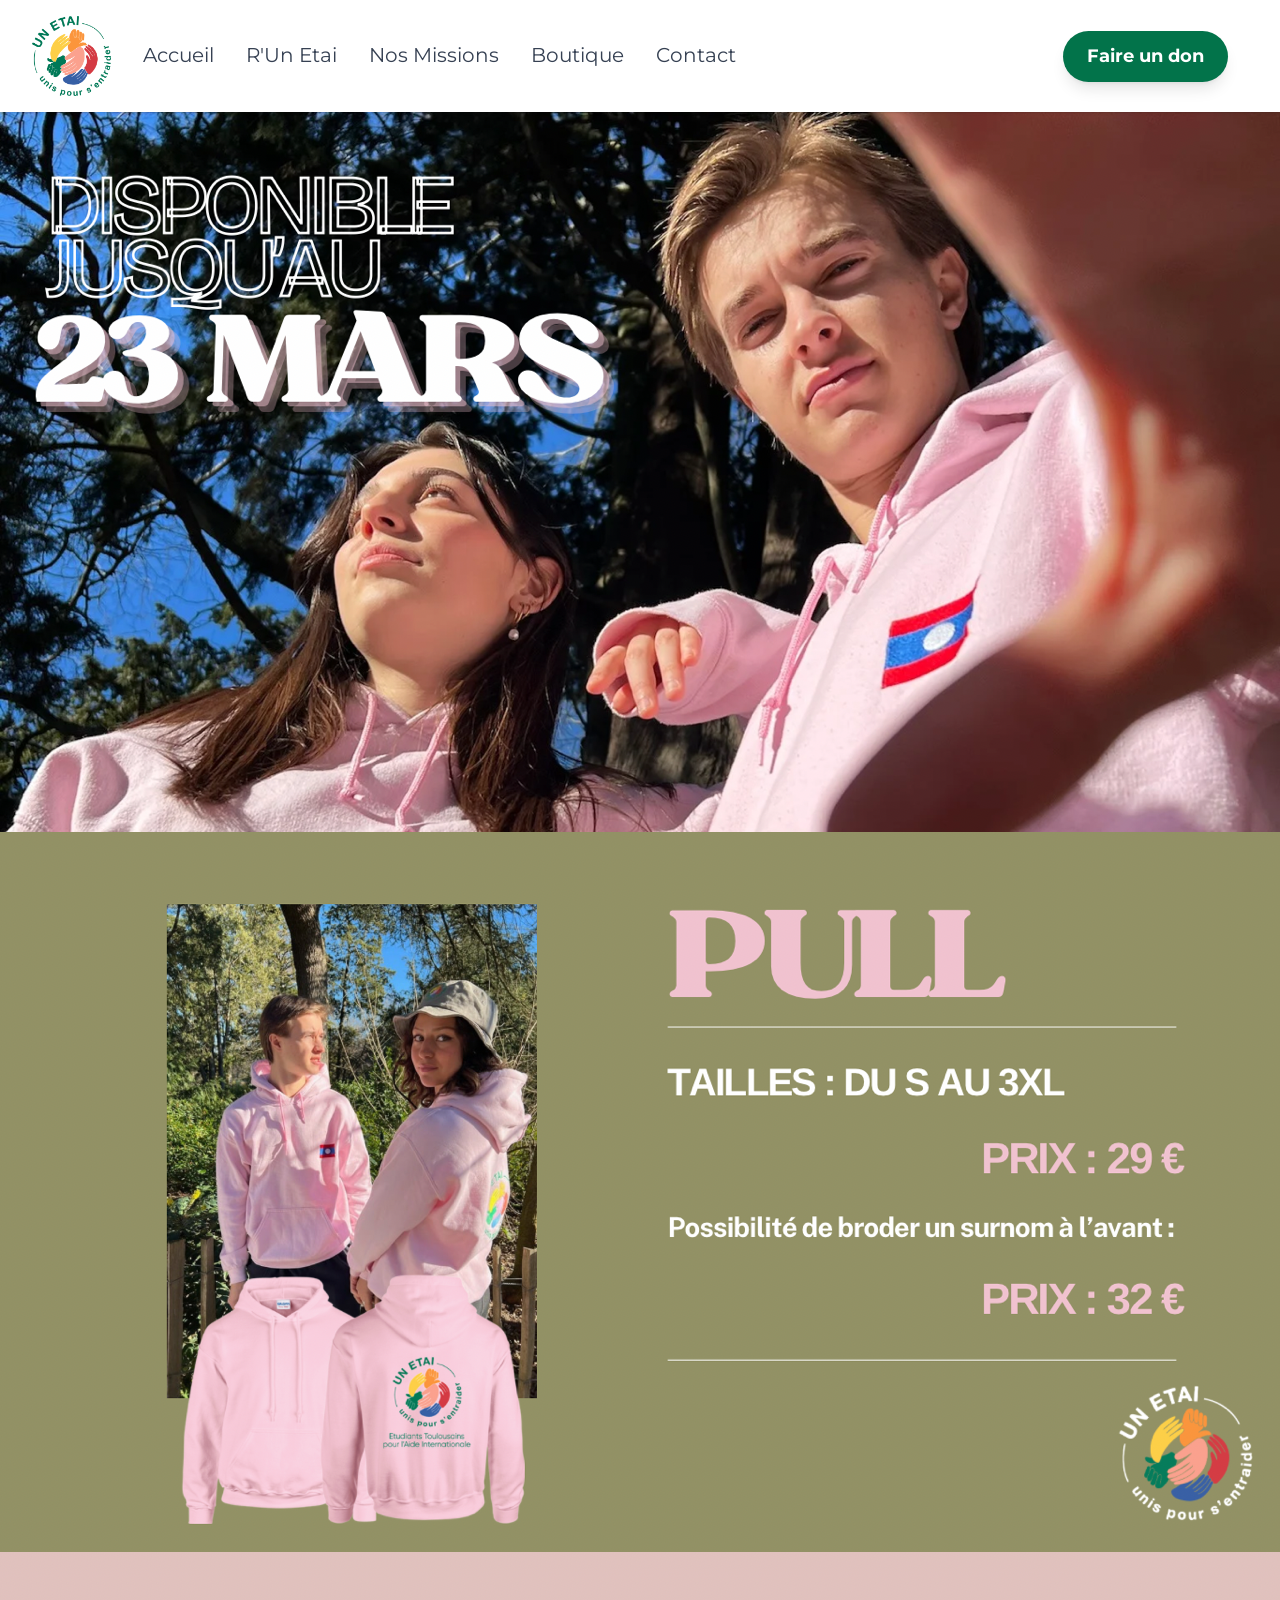
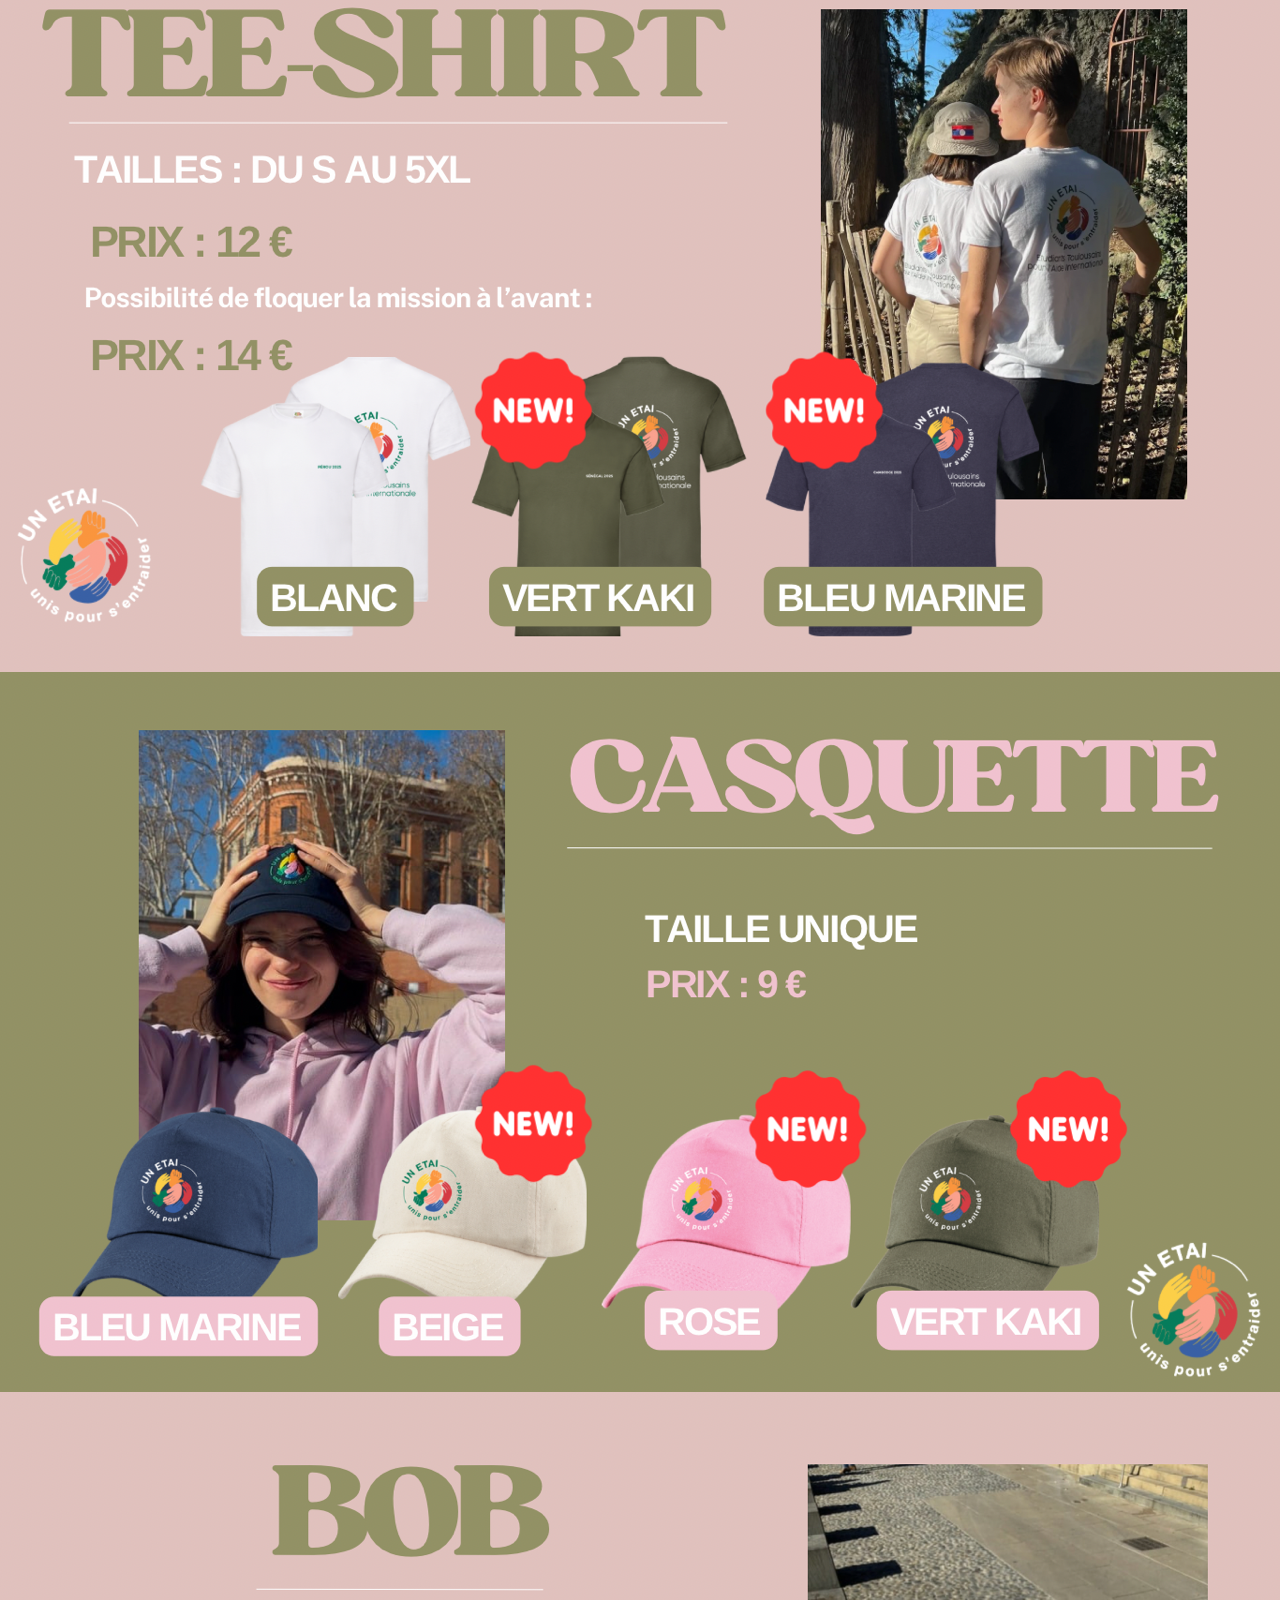
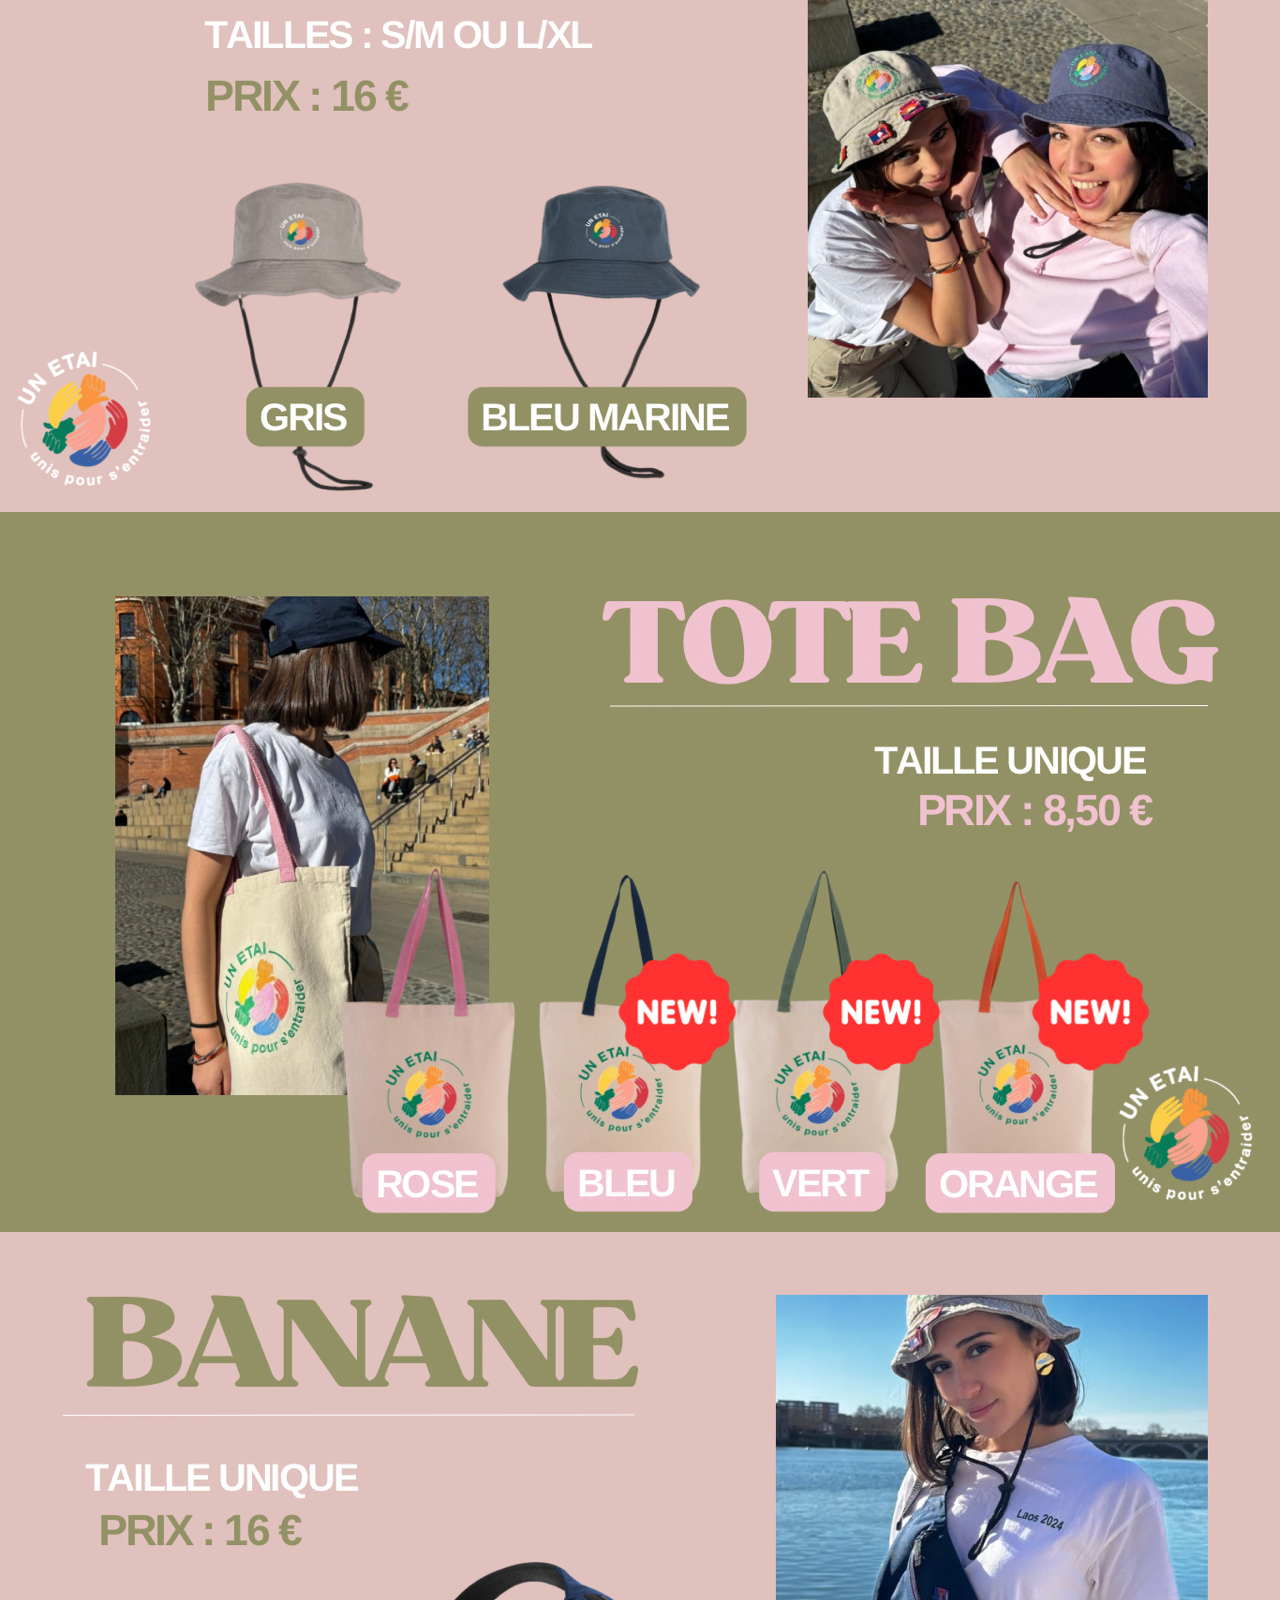
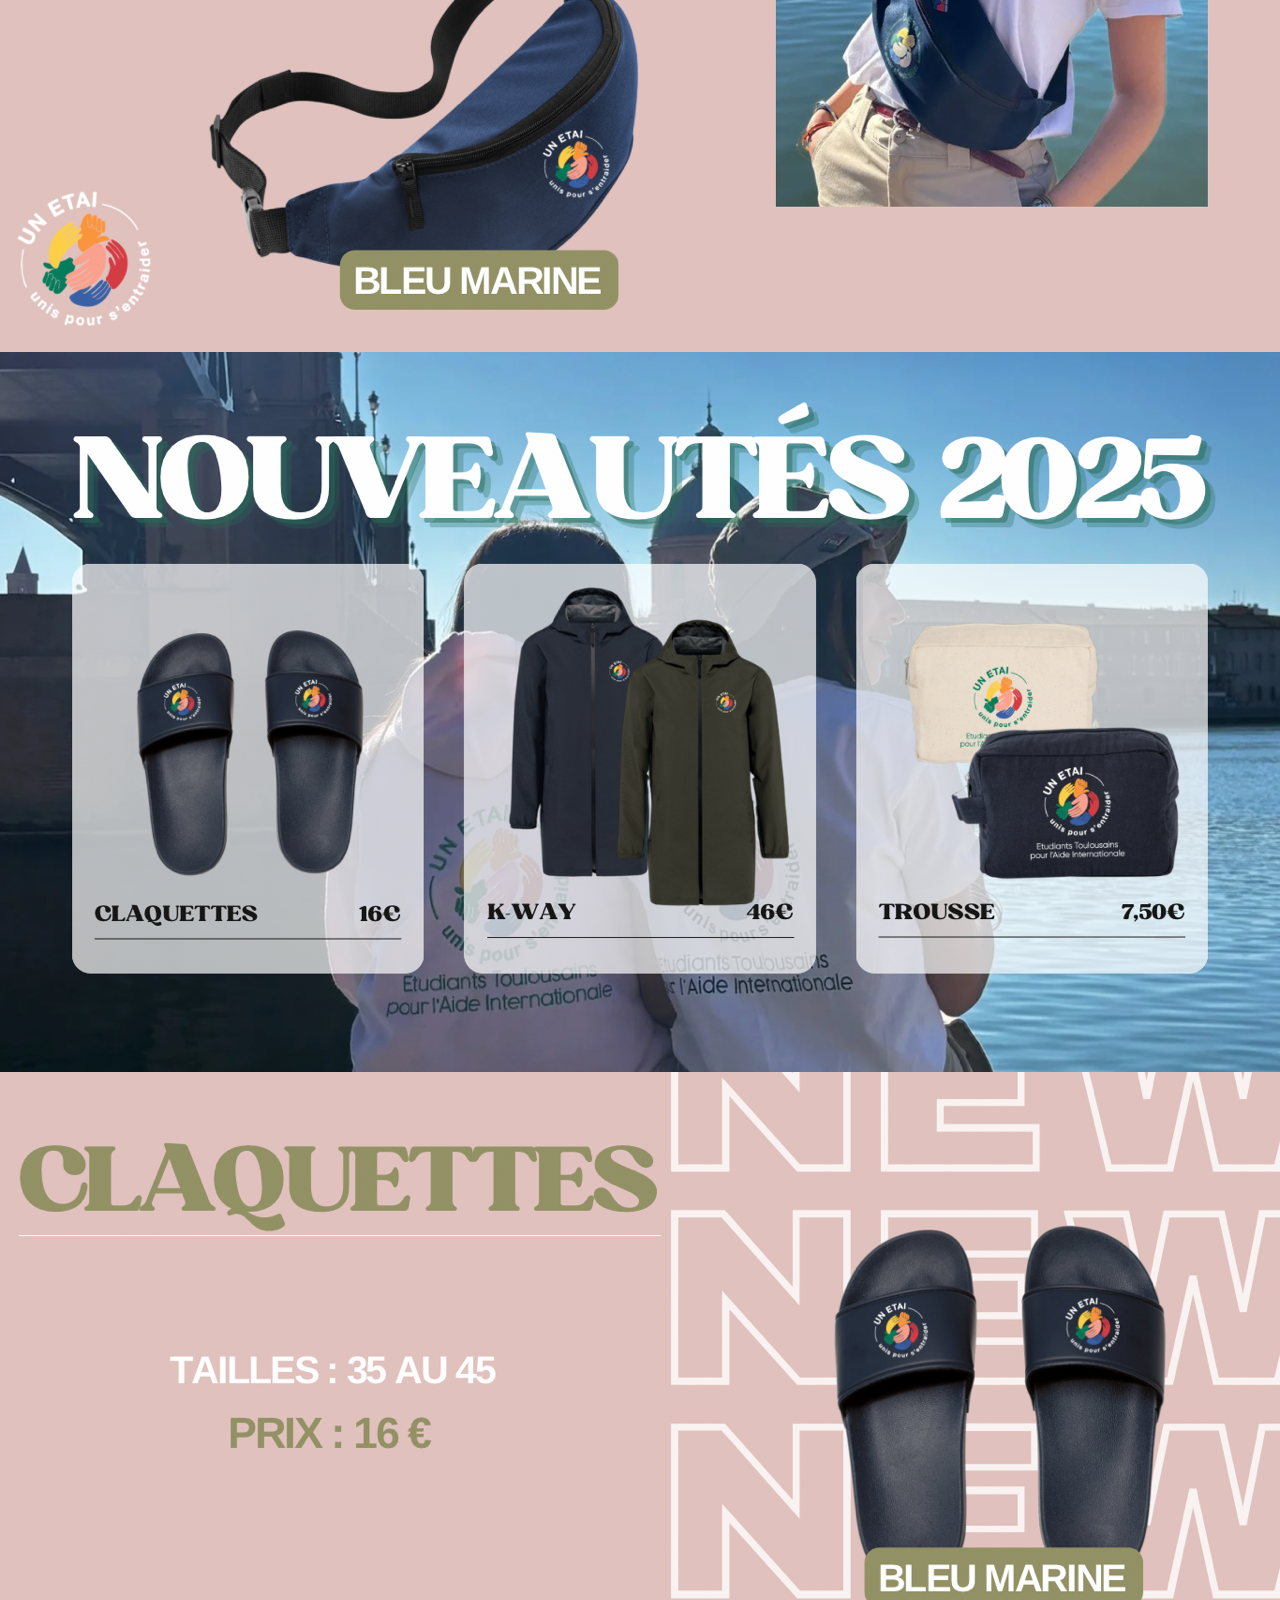
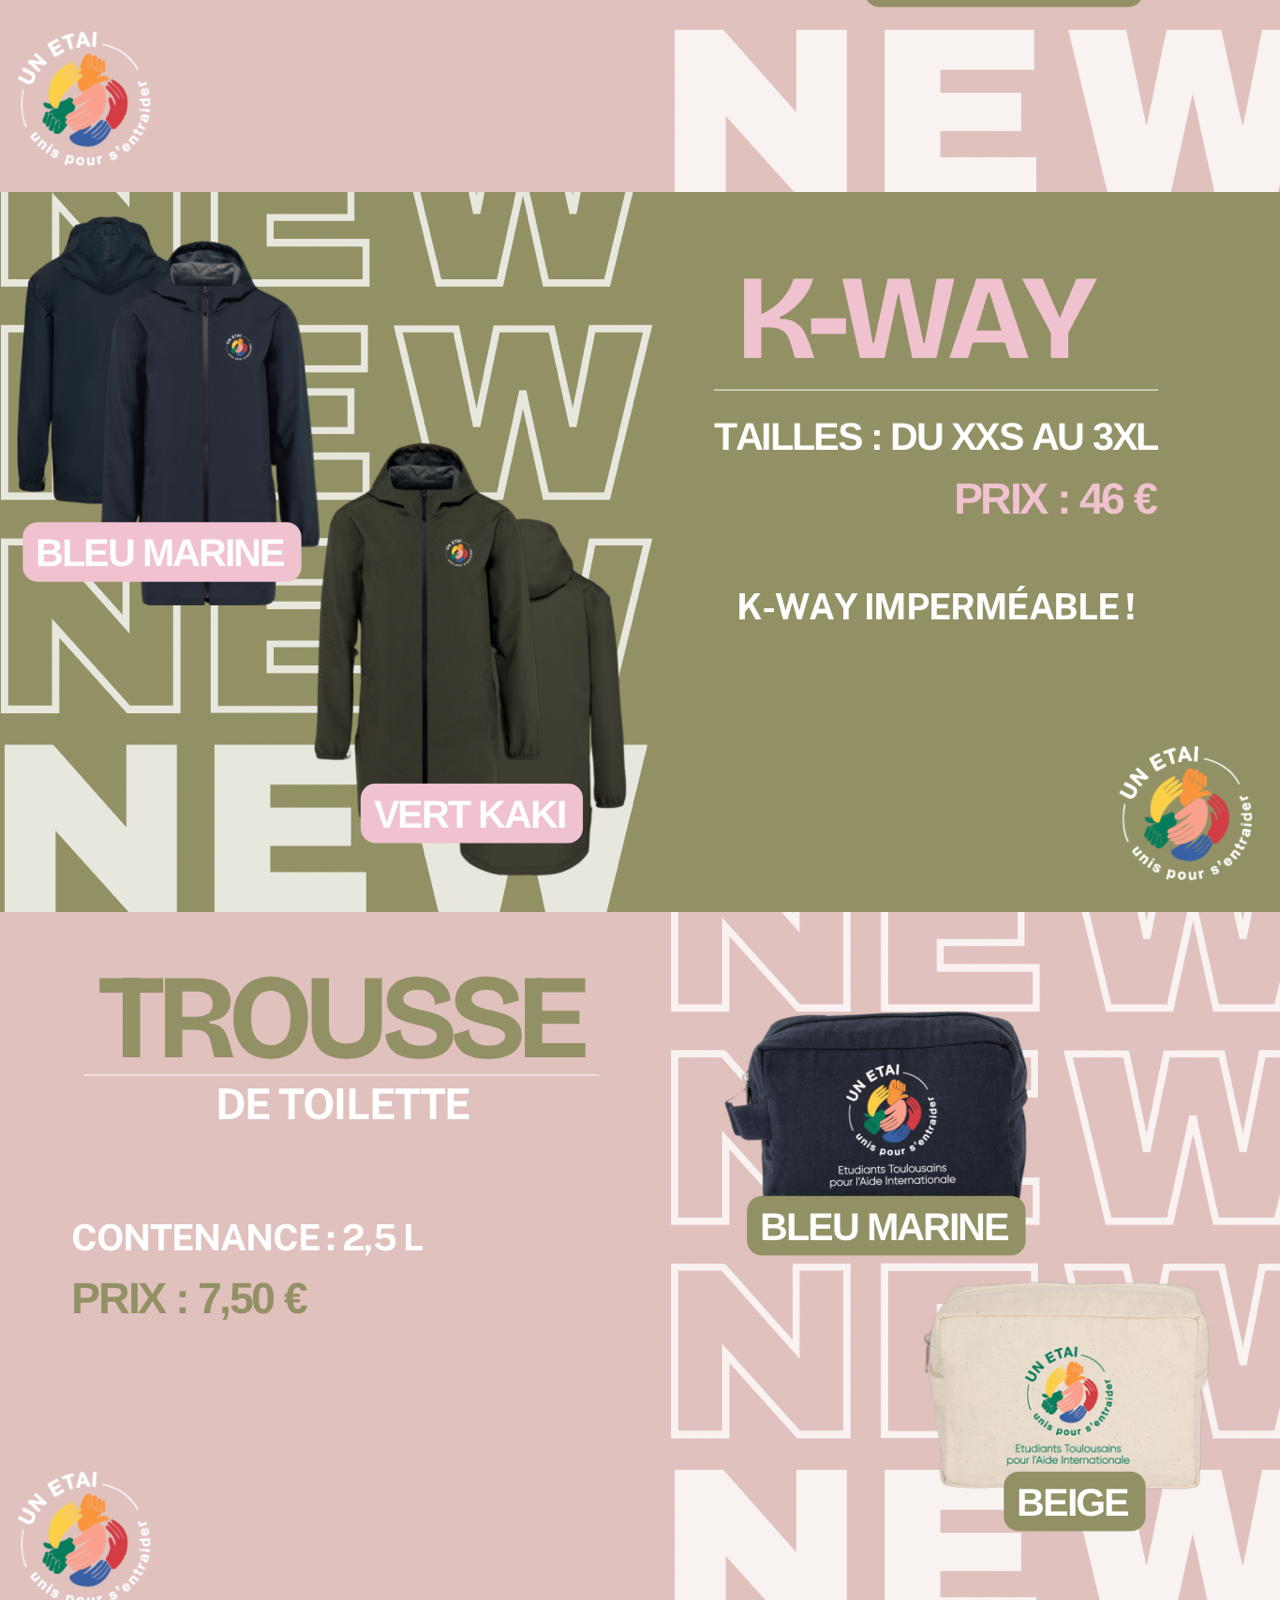
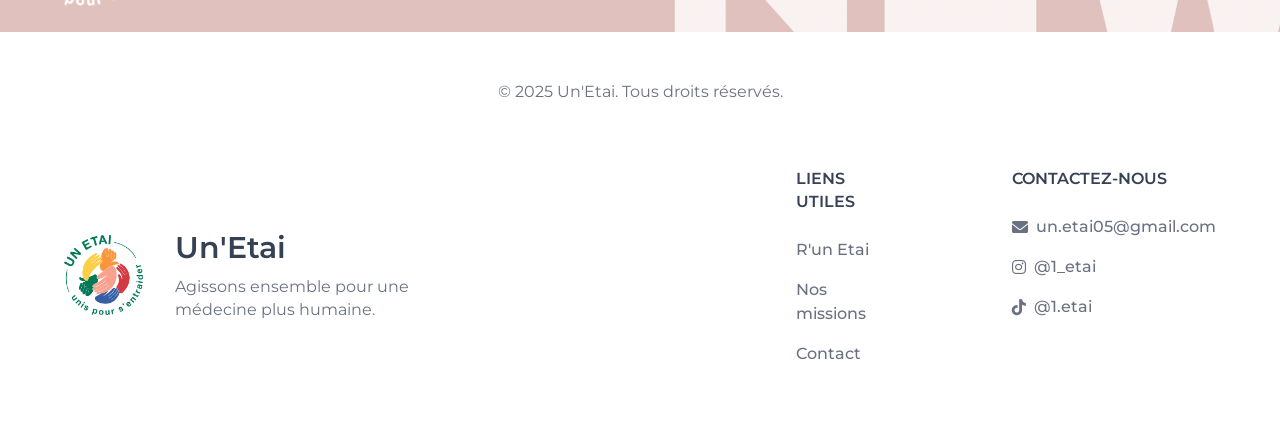
==== Un_Etai/boutique.html @ f913fe4f "Add files via upload" ====
<!DOCTYPE html>
<html lang="fr">
<head>
    <meta charset="UTF-8">
    <meta name="viewport" content="width=device-width, initial-scale=1.0">
    <title>UN ETAI - Boutique</title>
    <link href="https://fonts.googleapis.com/css2?family=Montserrat:wght@400;700&display=swap" rel="stylesheet">
    <link href="https://cdnjs.cloudflare.com/ajax/libs/font-awesome/6.0.0/css/all.min.css" rel="stylesheet">
    <link rel="stylesheet" href="./src/output.css">
    <link rel="shortcut icon" href="./assets/logos/unetai.png" type="image/x-icon">
</head>
<body class="bg-white font-montserrat">

    <!-- Navbar -->
    <header id="menu" class="bg-white shadow sticky z-50 top-0">
        <div class="flex flex-wrap justify-between items-center px-4 md:px-8 py-4 mx-auto">
            <div class="max-w-screen-xl flex justify-between items-center gap-8 text-left">
                <a href="index.html" class="flex items-center space-x-3 rtl:space-x-reverse">
                    <img src="./assets/logos/unetai.png" alt="Un Etai Logo" class="h-20">
                </a>
                <!-- Menu normal pour grand écran -->
                <nav class="hidden lg:flex items-center space-x-8 text-lg">
                    <a href="index.html" class="text-gray-700 hover:text-customGreen">Accueil</a>
                    <a href="runetai.html" class="text-gray-700 hover:text-customGreen">R'Un Etai</a>
                    <a href="missions.html" class="text-gray-700 hover:text-customGreen">Nos Missions</a>
                    <a href="boutique.html" class="text-gray-700 hover:text-customGreen">Boutique</a>
                    <a href="contact.html" class="text-gray-700 hover:text-customGreen">Contact</a>
                </nav>
            </div>

            <div class="flex lg:order-2 space-x-3 md:space-x-0 rtl:space-x-reverse items-center flex-wrap">
                <a href="https://www.helloasso.com/associations/un-etai/formulaires/6" target="_blank" class="bg-customGreen text-white font-bold text-base px-6 py-3 mx-5 rounded-full shadow-lg transition duration-300 transform hover:scale-110 text-center">Faire un don</a>
                <!-- Menu Hamburger -->
                <button id="hamburger-icon" data-collapse-toggle="navbar-sticky" type="button" class="inline-flex items-center p-2 w-10 h-10 justify-center text-sm text-gray-700 rounded-lg lg:hidden hover:bg-gray-100 focus:outline-none focus:ring-2 focus:ring-gray-100 transition duration-300" aria-controls="navbar-sticky" aria-expanded="false">
                    <span class="sr-only">Open main menu</span>
                    <svg class="w-5 h-5" aria-hidden="true" xmlns="http://www.w3.org/2000/svg" fill="none" viewBox="0 0 17 14">
                        <path stroke="currentColor" stroke-linecap="round" stroke-linejoin="round" stroke-width="2" d="M1 1h15M1 7h15M1 13h15"/>
                    </svg>
                </button>
            </div>
        </div>

        <!-- Menu mobile (affiché lors du clic sur le hamburger) -->
        <div class="lg:hidden" id="navbar-sticky" style="display: none;">
            <nav class="flex flex-col items-center space-y-4 text-lg p-4 bg-white">
                <a href="index.html" class="text-gray-700 hover:text-customGreen">Accueil</a>
                <a href="runetai.html" class="text-gray-700 hover:text-customGreen">R'Un Etai</a>
                <a href="missions.html" class="text-gray-700 hover:text-customGreen">Nos Missions</a>
                <a href="boutique.html" class="text-gray-700 hover:text-customGreen">Boutique</a>
                <a href="contact.html" class="text-gray-700 hover:text-customGreen">Contact</a>
            </nav>
        </div>

        <script>
            const hamburgerIcon = document.getElementById('hamburger-icon');
            const navbarMenu = document.getElementById('navbar-sticky');
        
            hamburgerIcon.addEventListener('click', () => {
                if (navbarMenu.style.display === 'none' || navbarMenu.style.display === '') {
                    navbarMenu.style.display = 'block';
                    hamburgerIcon.classList.add('bg-gray-100');
                } else {
                    navbarMenu.style.display = 'none';
                    hamburgerIcon.classList.remove('bg-gray-100');
                }
            });
        </script>
    </header>

        <!-- Boutique -->
        <div class="image-principale" style="position: relative; width: 100%; height: auto; overflow: hidden;">
            <img src="./assets/boutique/thumbnail_image0.png" class="image_prime" alt="Image 1" style="position: relative; width: 100%; height: auto; overflow: hidden;">
        </div>
        
        <div class="image-container">
            <img src="./assets/boutique/thumbnail_image5.png" class="image" alt="Image 2">
            <div class="button-container">
                <button class="overlay-button" onclick="window.location.href='https://www.helloasso.com/associations/un-etai/boutiques/boutique-un-etai-2025'">
                    Acheter
                </button>
            </div>
        </div>
        
        <div class="image-container">
            <img src="./assets/boutique/thumbnail_image8.png" class="image" alt="Image 3">
            <div class="button-container">
                <button class="overlay-button" onclick="window.location.href='https://www.helloasso.com/associations/un-etai/boutiques/boutique-un-etai-2025'">
                    Acheter
                </button>
            </div>
        </div>
        
        <div class="image-container">
            <img src="./assets/boutique/thumbnail_image4.png" class="image" alt="Image 4">
            <div class="button-container">
                <button class="overlay-button" onclick="window.location.href='https://www.helloasso.com/associations/un-etai/boutiques/boutique-un-etai-2025'">
                    Acheter
                </button>
            </div>
        </div>
        
        <div class="image-container">
            <img src="./assets/boutique/thumbnail_image9.png" class="image" alt="Image 5">
            <div class="button-container">
                <button class="overlay-button" onclick="window.location.href='https://www.helloasso.com/associations/un-etai/boutiques/boutique-un-etai-2025'">
                    Acheter
                </button>
            </div>
        </div>
        
        <div class="image-container">
            <img src="./assets/boutique/thumbnail_image1.png" class="image" alt="Image 6">
            <div class="button-container">
                <button class="overlay-button" onclick="window.location.href='https://www.helloasso.com/associations/un-etai/boutiques/boutique-un-etai-2025'">
                    Acheter
                </button>
            </div>
        </div>
        
        <div class="image-container">
            <img src="./assets/boutique/thumbnail_image3.png" class="image" alt="Image 7">
            <div class="button-container">
                <button class="overlay-button" onclick="window.location.href='https://www.helloasso.com/associations/un-etai/boutiques/boutique-un-etai-2025'">
                    Acheter
                </button>
            </div>
        </div>
        
        <div class="image-container">
            <img src="./assets/boutique/thumbnail_image10.png" class="image" alt="Image 8">
            <div class="button-container">
                <button class="overlay-button" onclick="window.location.href='https://www.helloasso.com/associations/un-etai/boutiques/boutique-un-etai-2025'">
                    Acheter
                </button>
            </div>
        </div>
        
        <div class="image-container">
            <img src="./assets/boutique/thumbnail_image11.png" class="image" alt="Image 9">
            <div class="button-container">
                <button class="overlay-button" onclick="window.location.href='https://www.helloasso.com/associations/un-etai/boutiques/boutique-un-etai-2025'">
                    Acheter
                </button>
            </div>
        </div>
        
        <div class="image-container">
            <img src="./assets/boutique/thumbnail_image6.png" class="image" alt="Image 10">
            <div class="button-container">
                <button class="overlay-button" onclick="window.location.href='https://www.helloasso.com/associations/un-etai/boutiques/boutique-un-etai-2025'">
                    Acheter
                </button>
            </div>
        </div>
        
        <div class="image-container">
            <img src="./assets/boutique/thumbnail_image12.png" class="image" alt="Image 11">
            <div class="button-container">
                <button class="overlay-button" onclick="window.location.href='https://www.helloasso.com/associations/un-etai/boutiques/boutique-un-etai-2025'">
                    Acheter
                </button>
            </div>
        </div>
        
        <style>
            /* Container for the image and button */
            .image-container {
                position: relative;
                width: 100%;
                height: auto;
                overflow: hidden;
            }
        
            /* Image styling */
            .image {
                width: 100%;
                height: auto;
                transition: transform 0.5s ease;
            }
        
            /* Zoom effect on click */
            .zoomed {
                transform: scale(1.1);
            }
        
            /* Button container initially hidden */
            .button-container {
                position: absolute;
                top: 50%;
                left: 50%;
                transform: translate(-50%, -50%);
                opacity: 0;
                visibility: hidden;
                transition: opacity 0.3s ease, visibility 0.3s ease;
            }
        
            /* Button styling */
            .overlay-button {
                background-color: rgba(0, 0, 0, 0.5); /* Dark background */
                color: white;
                padding: 5px 10px;
                border: none;
                border-radius: 5px;
                font-size: 16px;
                cursor: pointer;
            }
        
            /* Show button after click */
            .clicked .button-container {
                opacity: 1;
                visibility: visible;
            }
        </style>
        

            
<script>
    // JavaScript to handle the click effect
    const imageContainers = document.querySelectorAll('.image-container'); // Add other images as needed
    let previousClickedContainer = null; // Store the previously clicked container

    imageContainers.forEach(container => {
        const img = container.querySelector('img');
        const buttonWrapper = container.querySelector('.button-container');
        
        // Toggle zoom and button visibility on click
        container.addEventListener('click', () => {
            // If the container was clicked again (it already has the 'clicked' class)
            if (container.classList.contains('clicked')) {
                // Reset the current container's effects
                img.style.opacity = '1'; // Reset the opacity
                buttonWrapper.style.opacity = '0'; // Hide the button
                container.classList.remove('clicked'); // Remove the 'clicked' class
                img.classList.remove('zoomed'); // Remove the zoom effect

                // Reset the previousClickedContainer to null because it was reset
                previousClickedContainer = null;
            } else {
                // If it's a new container, reset the previous container's state (if any)
                if (previousClickedContainer && previousClickedContainer !== container) {
                    const previousImg = previousClickedContainer.querySelector('img');
                    const previousButtonWrapper = previousClickedContainer.querySelector('.button-container');
                    
                    previousImg.style.opacity = '1'; // Reset the opacity of the previous image
                    previousButtonWrapper.style.opacity = '0'; // Hide the button of the previous container
                    previousClickedContainer.classList.remove('clicked'); // Remove 'clicked' class from previous container
                    previousImg.classList.remove('zoomed'); // Remove zoom effect from previous image
                }

                // Apply the effects to the clicked container
                container.classList.add('clicked');  // Add the "clicked" class
                img.classList.add('zoomed');         // Apply zoom effect to image
                img.style.opacity = '0.7';           // Add opacity to the clicked image
                buttonWrapper.style.opacity = '1';   // Make button visible

                // Update the previousClickedContainer to the current one
                previousClickedContainer = container;
            }
        });
    });
</script>



        
    
            <!-- Copyright -->
            <div class="text-center mt-12">
                <span class="text-sm text-gray-500">&copy; 2025 Un'Etai. Tous droits réservés.</span>
            </div>
        </div>
        <!-- Footer -->
    <footer class="bg-white">
        <div class="mx-auto w-full p-16 py-16">
            <div class="flex flex-col xl:flex-row xl:gap-96 justify-center mx-auto items-center gap-16">
                <!-- Logo, Nom et Description -->
                <div class="flex flex-col md:flex-row items-center justify-center md:justify-start gap-8">
                    <img src="./assets/logos/unetai.png" alt="Logo Un'Etai" class="h-20">
                    <div class="flex text-center flex-col flex-wrap md:text-left">
                        <span class="text-2xl font-semibold text-gray-700">Un'Etai</span>
                        <p class="mt-2 text-sm text-gray-500 max-w-64">Agissons ensemble pour une médecine plus humaine.</p>
                    </div>
                </div>
    
                <!-- Liens Utiles et Moyens de Contact -->
                <div class="flex flex-col md:flex-row justify-center text-center md:text-left gap-8 md:gap-32">
                    <!-- Liens Utiles -->
                    <div class="w-full">
                        <h2 class="mb-6 text-sm font-semibold text-gray-700 uppercase">Liens Utiles</h2>
                        <ul class="text-gray-500 font-medium">
                            <li class="mb-4">
                                <a href="runetai.html" class="hover:text-customGreen">R'un Etai</a>
                            </li>
                            <li class="mb-4">
                                <a href="missions.html" class="hover:text-customGreen">Nos missions</a>
                            </li>
                            <li class="mb-4">
                                <a href="contact.html" class="hover:text-customGreen">Contact</a>
                            </li>
                        </ul>
                    </div>
    
                    <!-- Moyens de Contact -->
                    <div class="w-full">
                        <h2 class="mb-6 text-sm font-semibold text-gray-700 uppercase">Contactez-Nous</h2>
                        <ul class="text-gray-500 font-medium flex flex-col items-center justify-center md:items-start">
                            <li class="mb-4 flex items-center space-x-2 group">
                                <i class="fas fa-envelope text-gray-500 group-hover:text-customGreen group-hover:cursor-pointer"></i>
                                <a href="mailto:un.etai05@gmail.com" class="group-hover:text-customGreen">un.etai05@gmail.com</a>
                            </li>
                            <li class="mb-4 flex items-center space-x-2 group">
                                <i class="fab fa-instagram text-gray-500 group-hover:text-customGreen group-hover:cursor-pointer"></i>
                                <a href="https://www.instagram.com/1_etai/" target="_blank" class="group-hover:text-customGreen">@1_etai</a>
                            </li>
                            <li class="flex items-center space-x-2 group">
                                <i class="fab fa-tiktok text-gray-500 group-hover:text-customGreen group-hover:cursor-pointer"></i>
                                <a href="https://www.tiktok.com/@1.etai" target="_blank" class="group-hover:text-customGreen">@1.etai</a>
                            </li>
                        </ul>
                    </div>
                </div>
            </div>
    </footer>
    
</body>
</html>
</html>
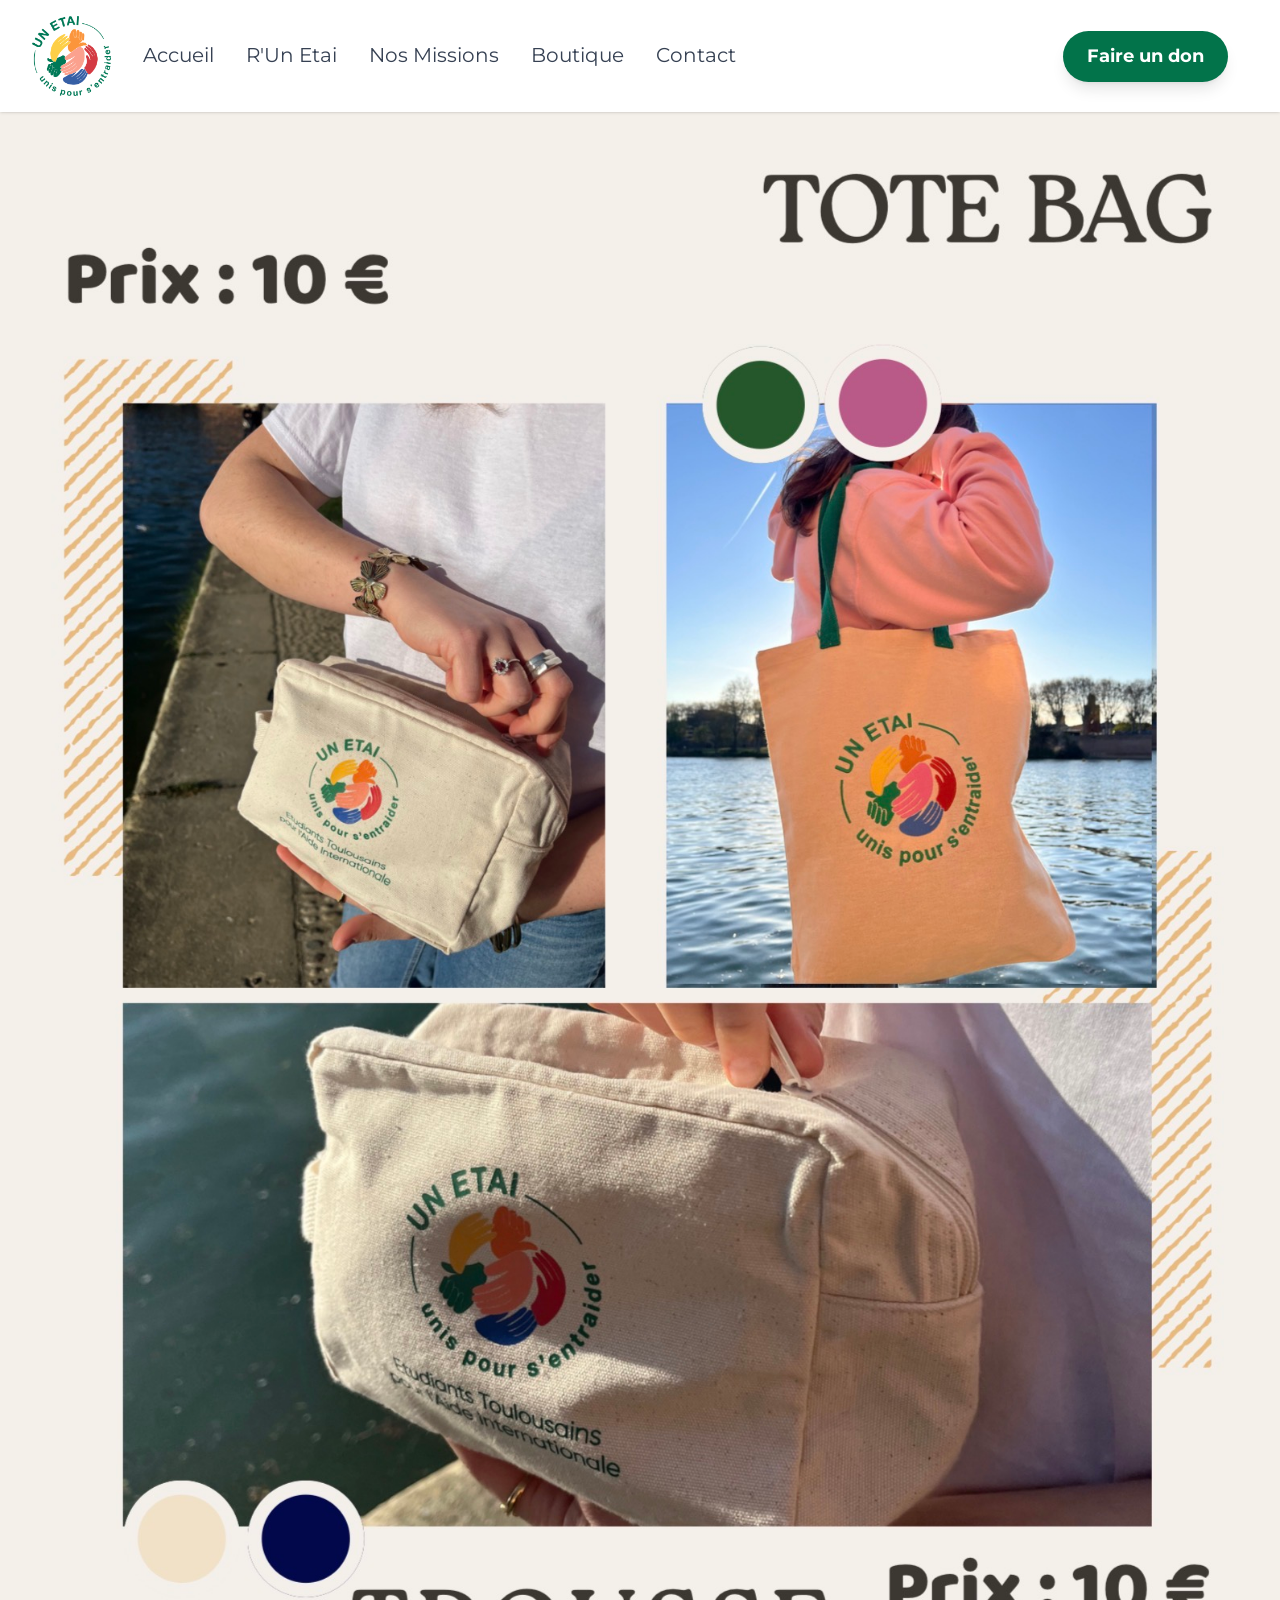
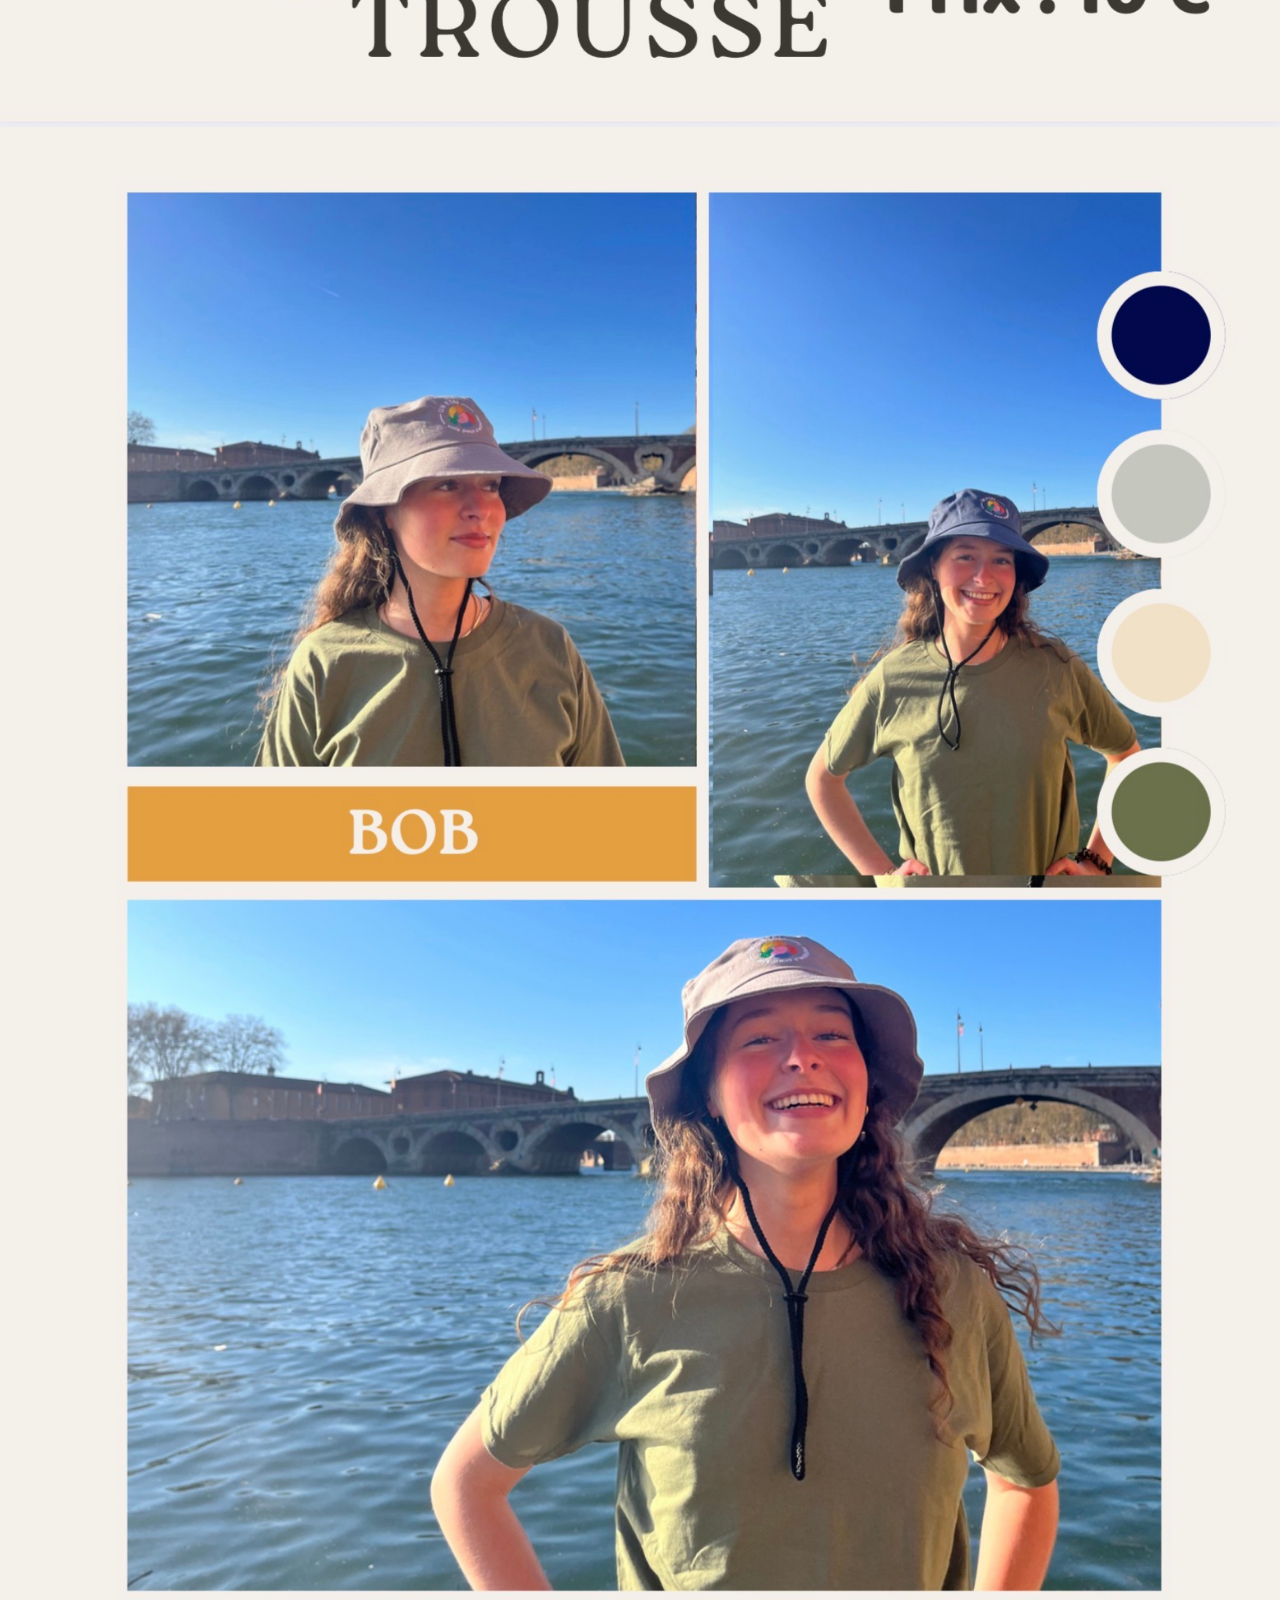
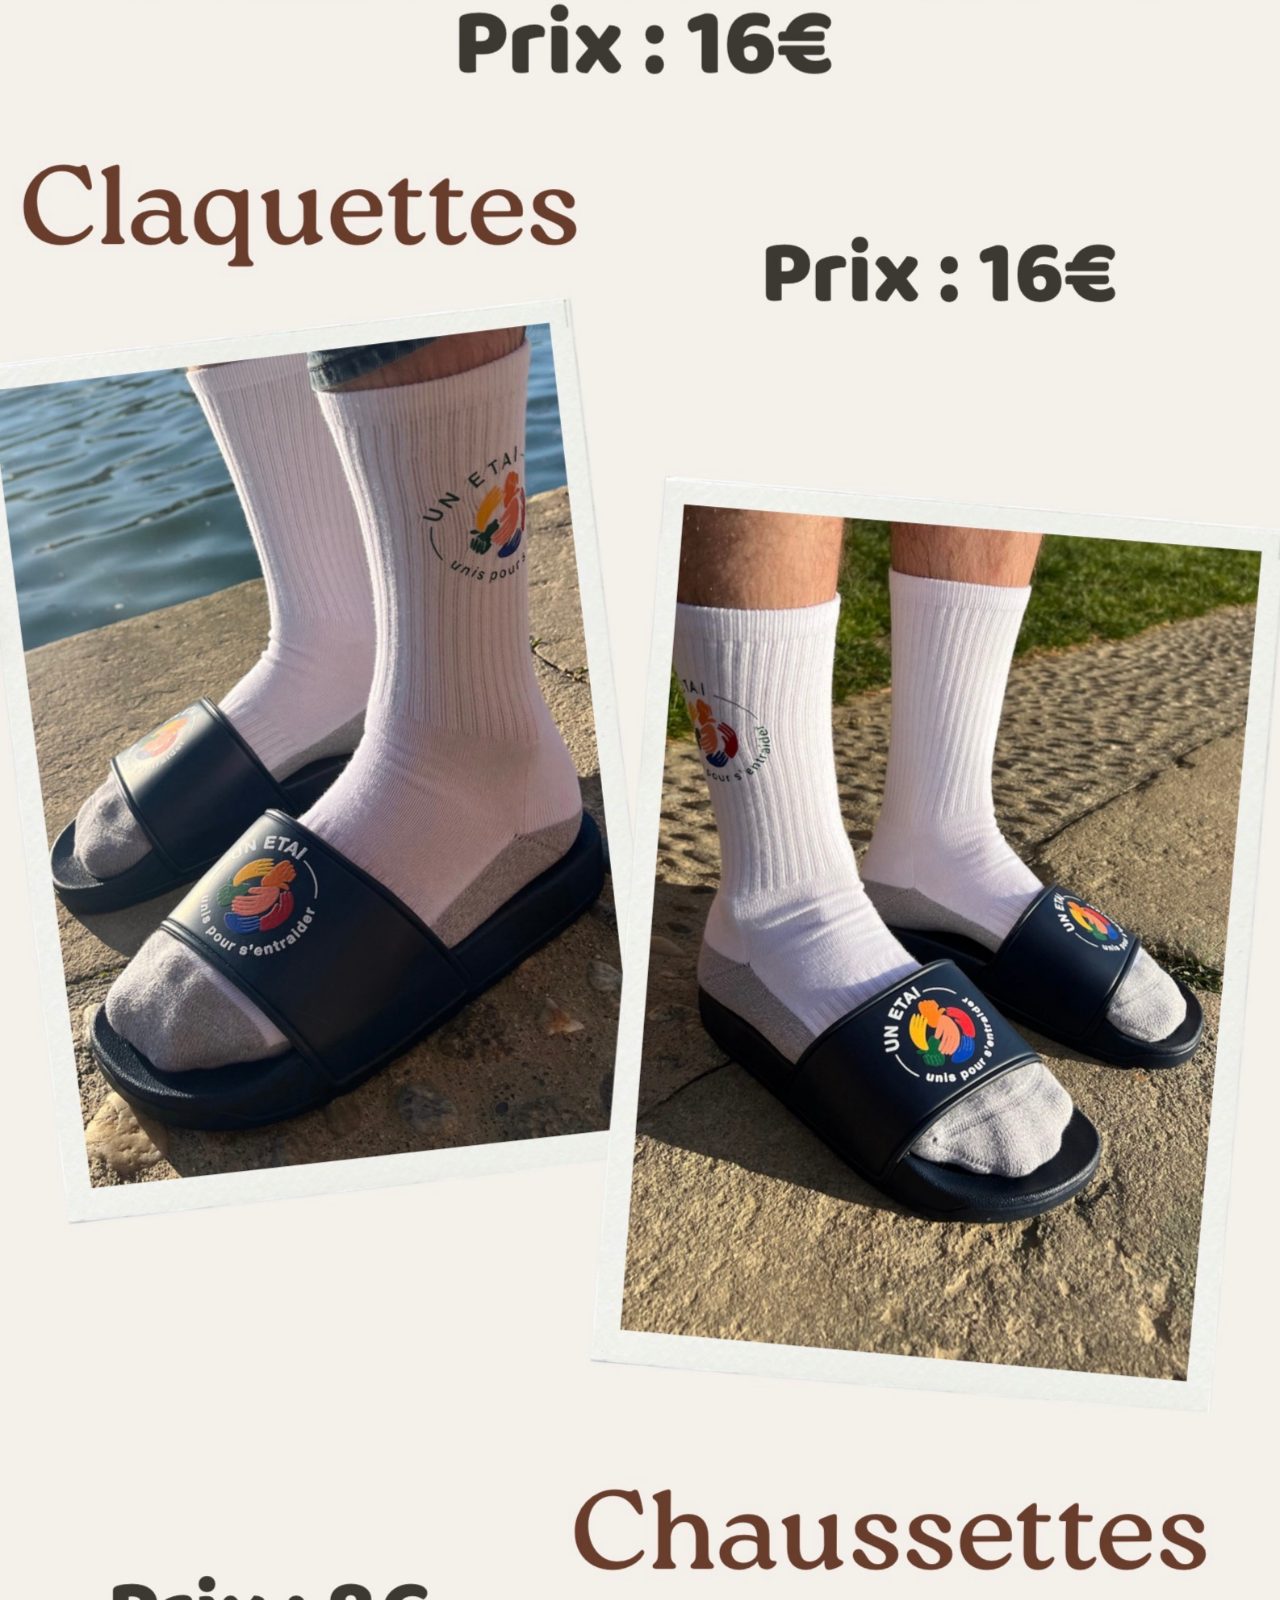
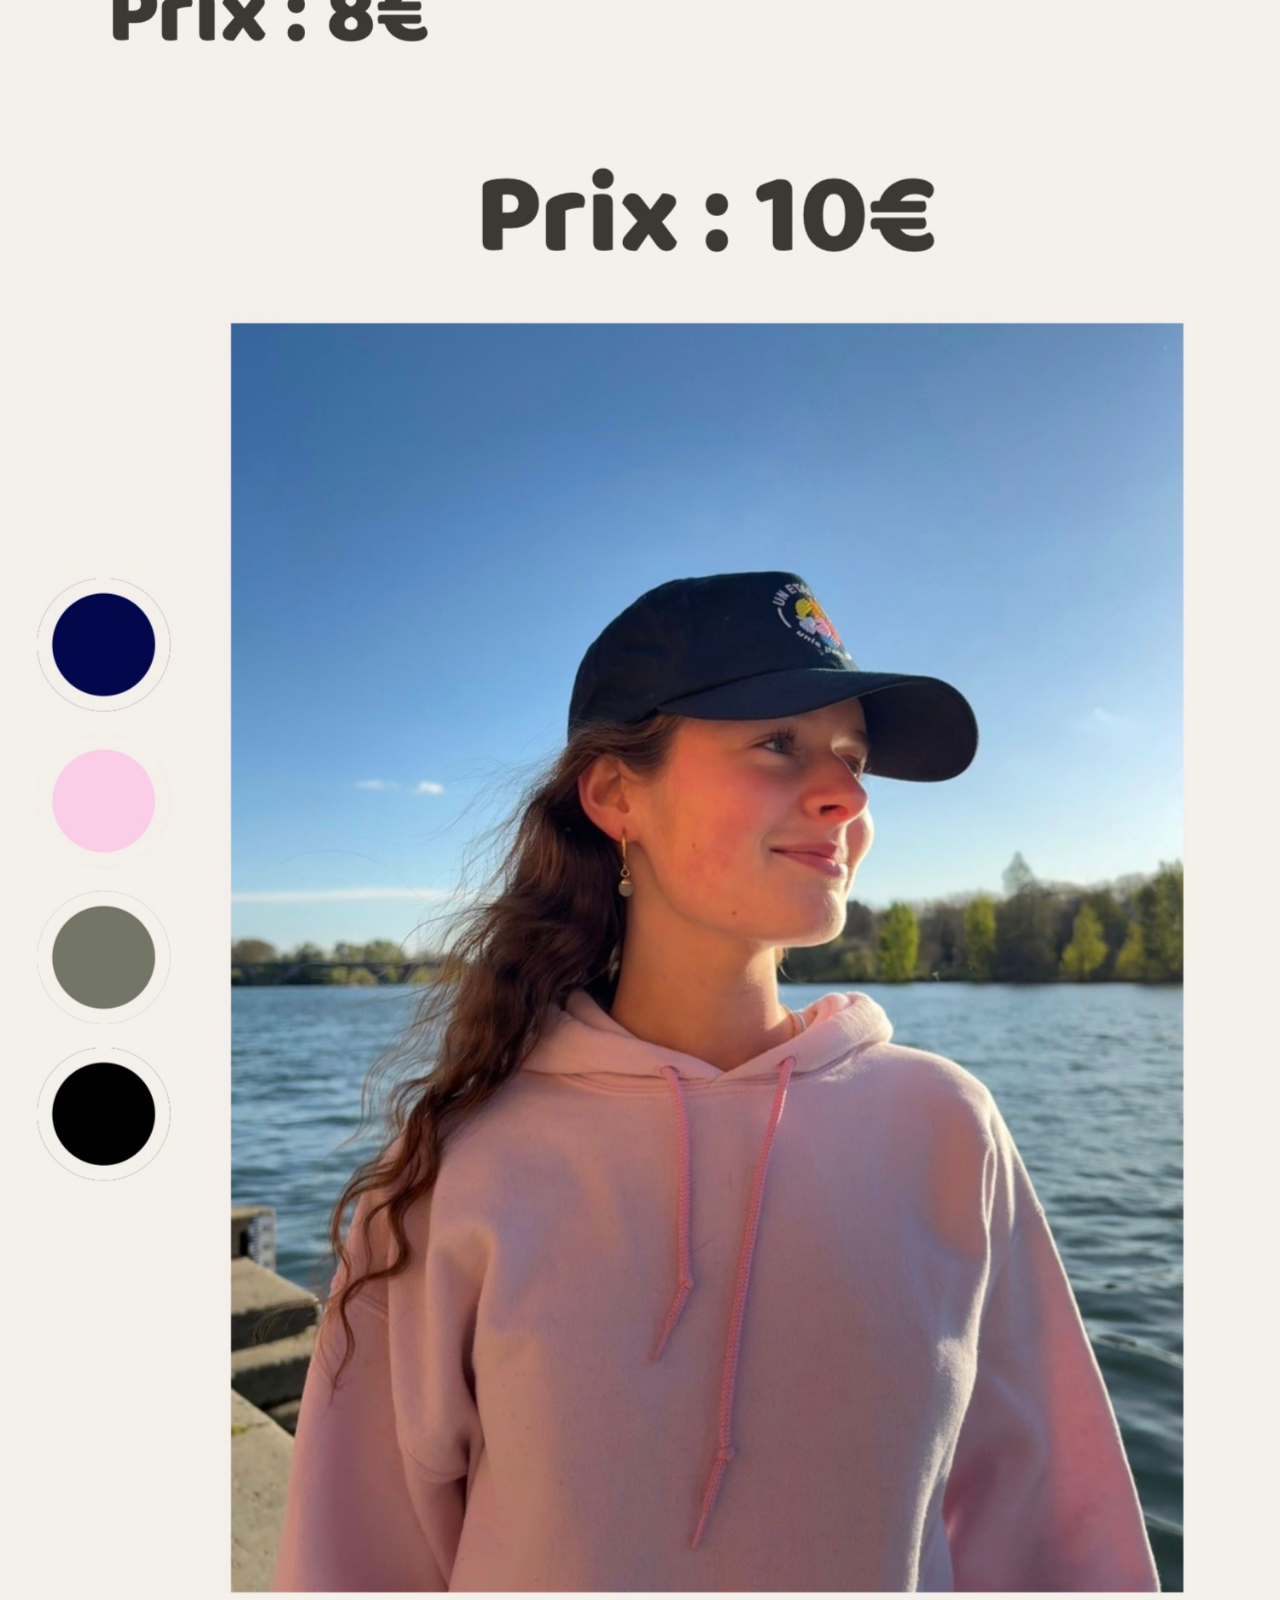
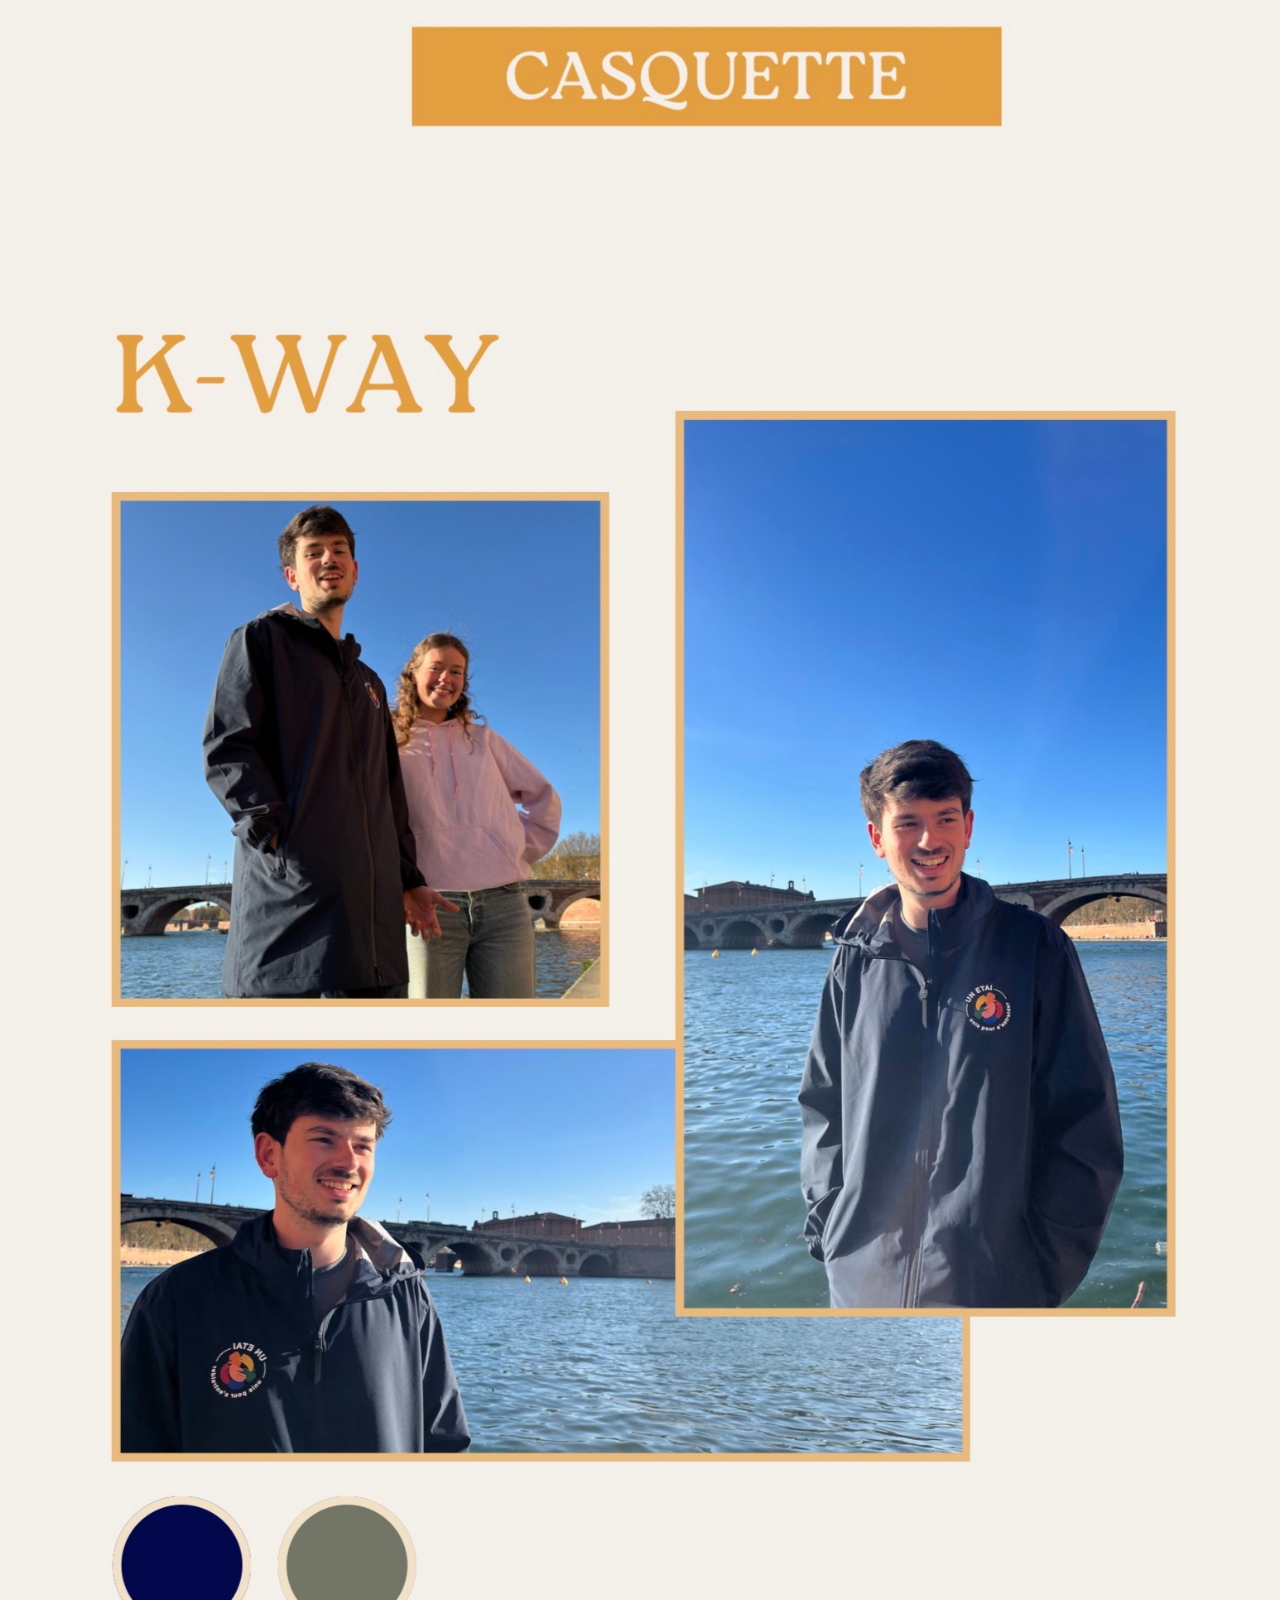
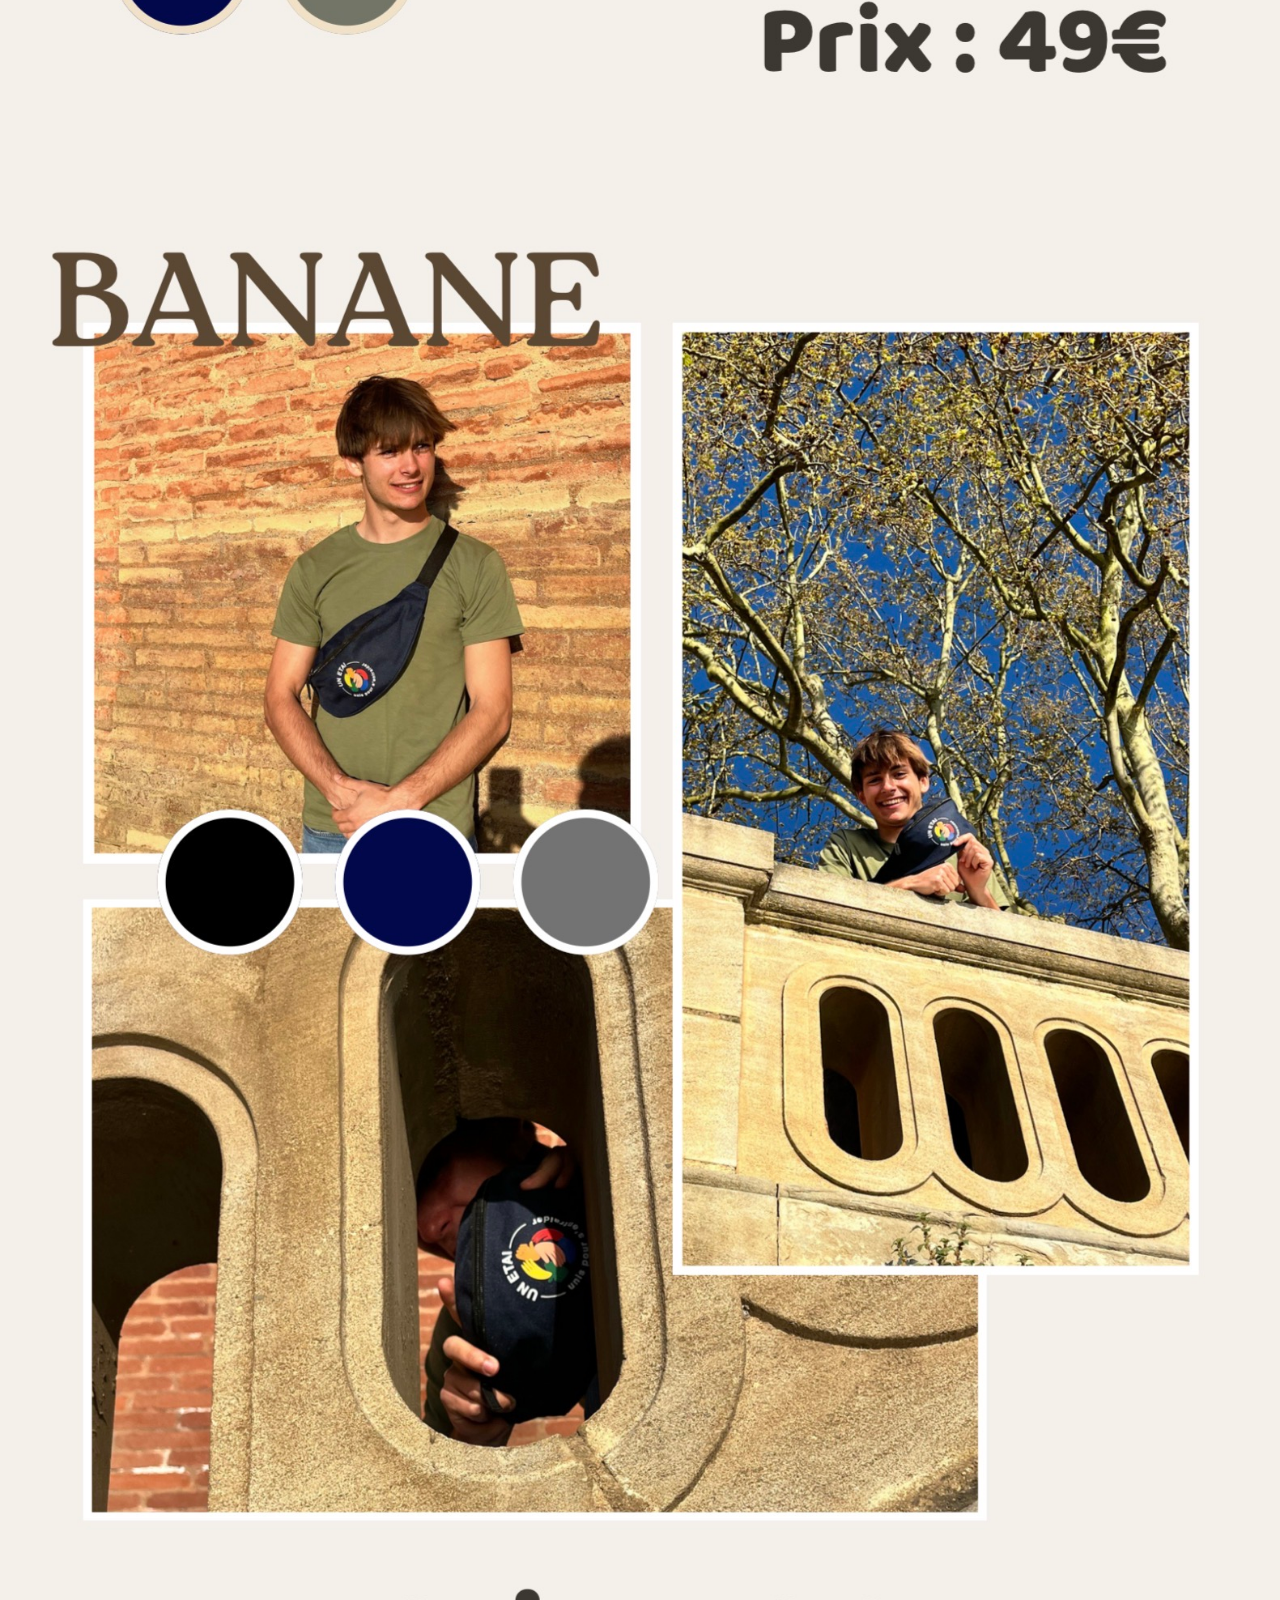
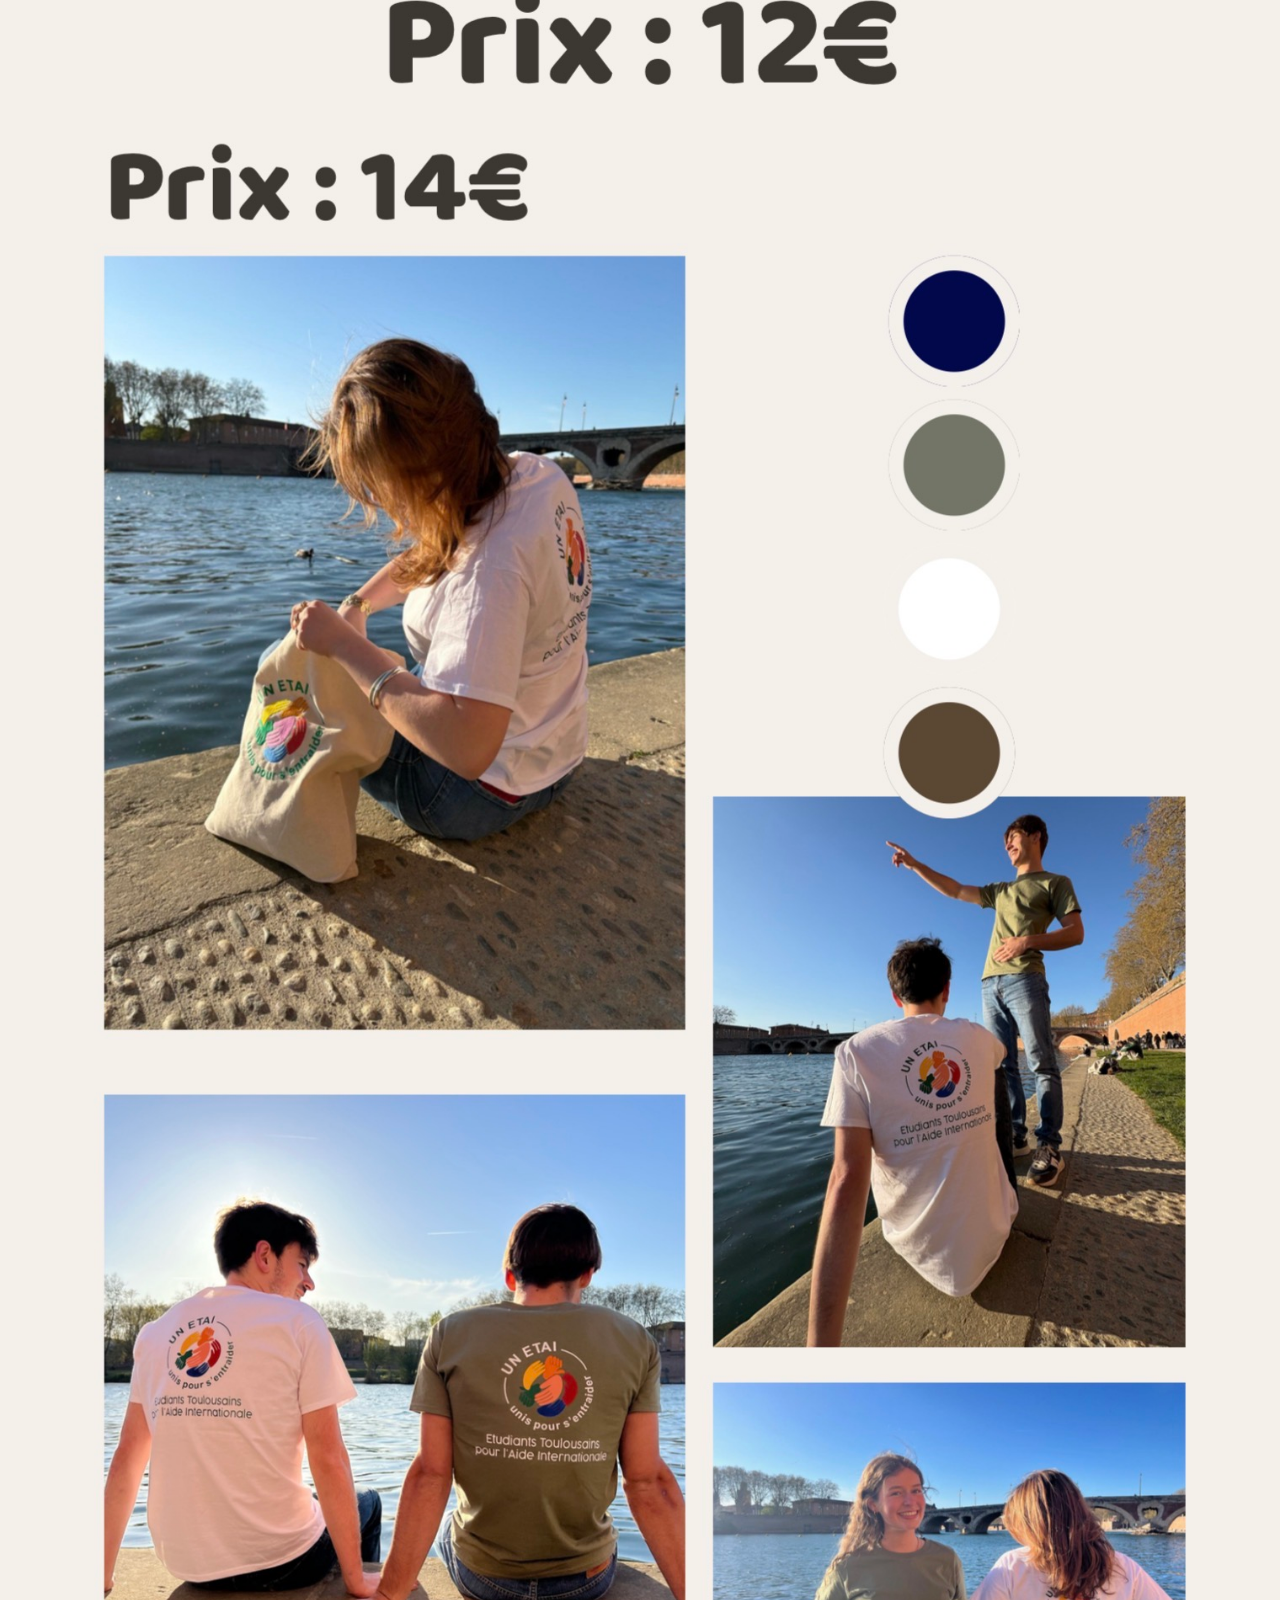
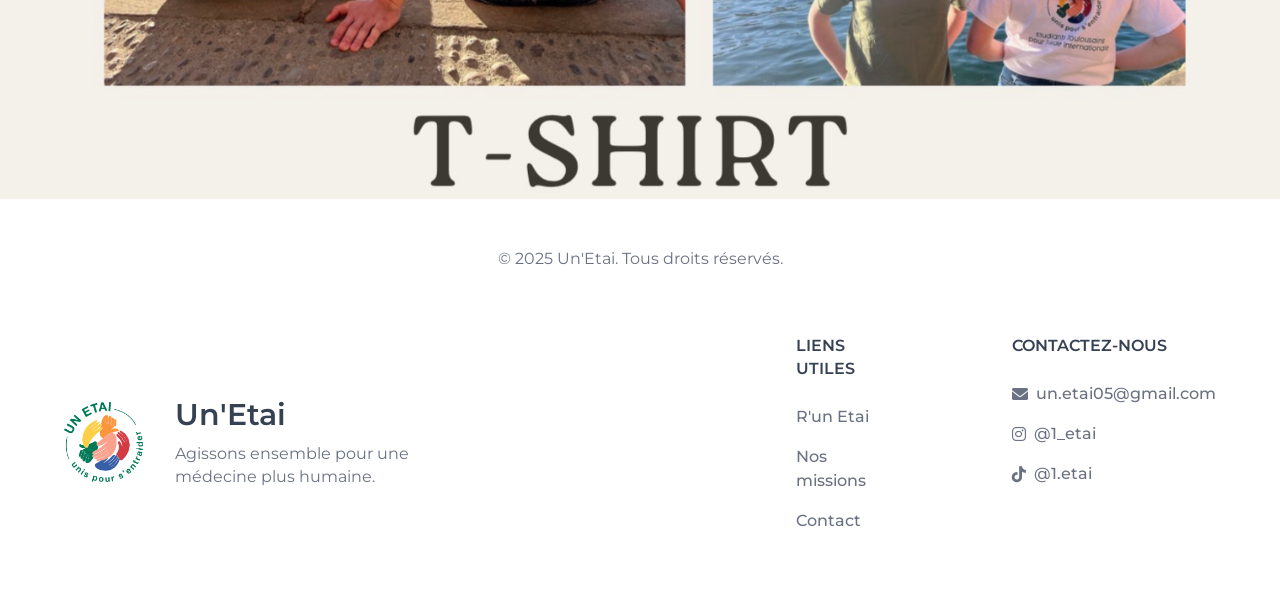
==== commit 3817297c: "Update boutique.html" ====
--- a/Un_Etai/boutique.html
+++ b/Un_Etai/boutique.html
@@ -100,15 +100,6 @@
         </div>
         
         <div class="image-container">
-            <img src="./assets/boutique/thumbnail_image9.png" class="image" alt="Image 5">
-            <div class="button-container">
-                <button class="overlay-button" onclick="window.location.href='https://www.helloasso.com/associations/un-etai/boutiques/boutique-un-etai-2025'">
-                    Acheter
-                </button>
-            </div>
-        </div>
-        
-        <div class="image-container">
             <img src="./assets/boutique/thumbnail_image1.png" class="image" alt="Image 6">
             <div class="button-container">
                 <button class="overlay-button" onclick="window.location.href='https://www.helloasso.com/associations/un-etai/boutiques/boutique-un-etai-2025'">
@@ -127,34 +118,7 @@
         </div>
         
         <div class="image-container">
-            <img src="./assets/boutique/thumbnail_image10.png" class="image" alt="Image 8">
-            <div class="button-container">
-                <button class="overlay-button" onclick="window.location.href='https://www.helloasso.com/associations/un-etai/boutiques/boutique-un-etai-2025'">
-                    Acheter
-                </button>
-            </div>
-        </div>
-        
-        <div class="image-container">
-            <img src="./assets/boutique/thumbnail_image11.png" class="image" alt="Image 9">
-            <div class="button-container">
-                <button class="overlay-button" onclick="window.location.href='https://www.helloasso.com/associations/un-etai/boutiques/boutique-un-etai-2025'">
-                    Acheter
-                </button>
-            </div>
-        </div>
-        
-        <div class="image-container">
             <img src="./assets/boutique/thumbnail_image6.png" class="image" alt="Image 10">
-            <div class="button-container">
-                <button class="overlay-button" onclick="window.location.href='https://www.helloasso.com/associations/un-etai/boutiques/boutique-un-etai-2025'">
-                    Acheter
-                </button>
-            </div>
-        </div>
-        
-        <div class="image-container">
-            <img src="./assets/boutique/thumbnail_image12.png" class="image" alt="Image 11">
             <div class="button-container">
                 <button class="overlay-button" onclick="window.location.href='https://www.helloasso.com/associations/un-etai/boutiques/boutique-un-etai-2025'">
                     Acheter
